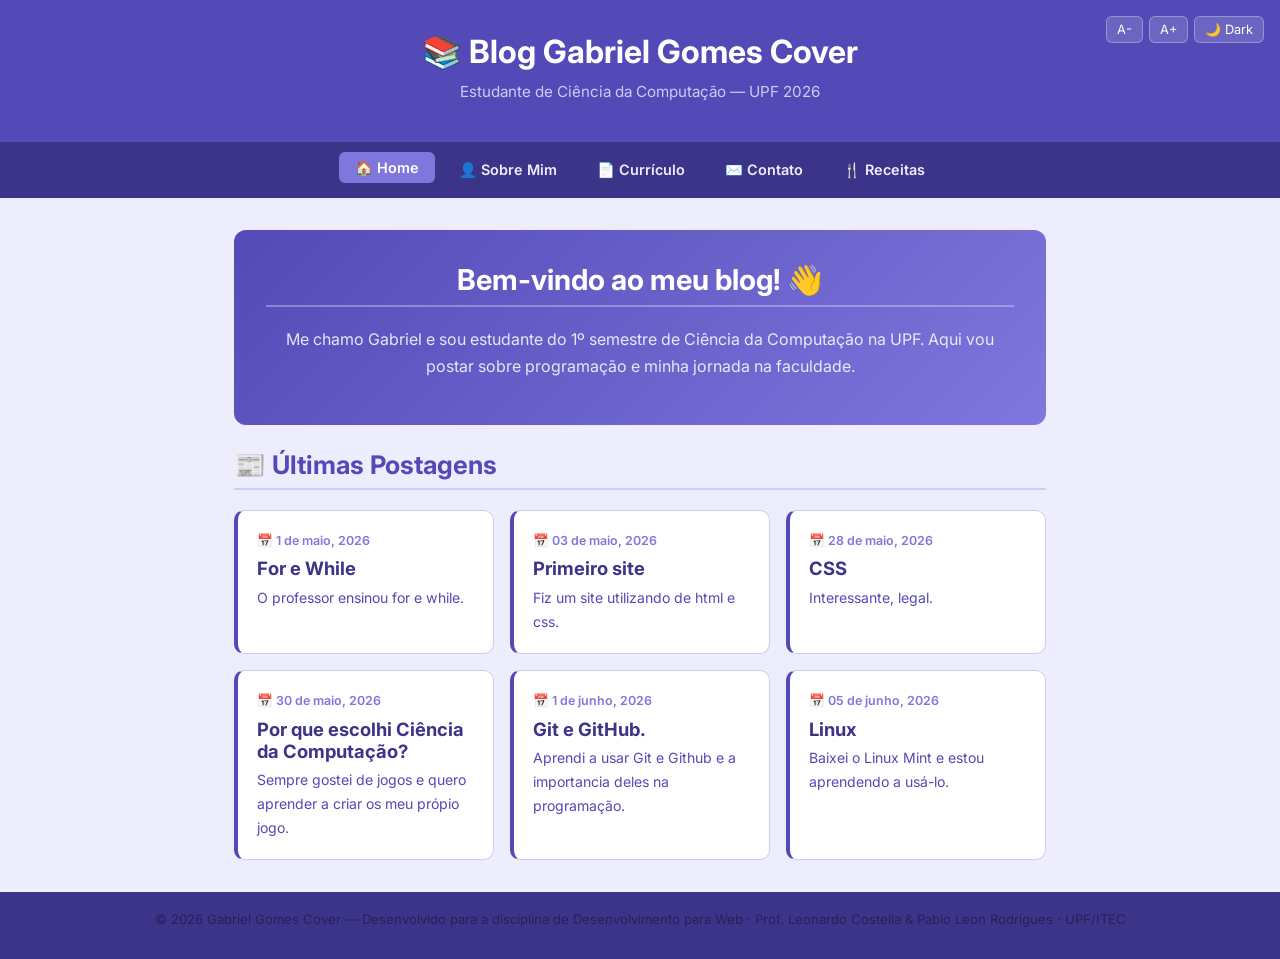
==== index.html @ 811e0c85 "Ehhh sabe" ====
<!DOCTYPE html>
<html lang="pt-BR">

<head>
    <meta charset="UTF-8">
    <meta name="viewport" content="width=device-width, initial-scale=1.0">
    <title>Blog Gabriel Gomes Cover</title>
    <!-- importei a fonte do google, o professor falou que pode usar -->
    <link href="https://fonts.googleapis.com/css2?family=Inter:wght@400;600;700&display=swap" rel="stylesheet">

    <style>
     
        :root {
            --roxo-mais-claro: #EEEDFE;
            --roxo-claro: #CECBF6;
            --roxo-medio: #7F77DD;
            --roxo-forte: #534AB7;
            --roxo-escuro: #3C3489;
            --roxo-texto: #26215C;

            --bg-pagina: #EEEDFE;
            --bg-card: #ffffff;
            --texto-principal: #26215C;
            --texto-secundario: #534AB7;
            --borda-card: #CECBF6;

            --tamanho-fonte: 16px;
        }

        body.dark-mode {
            --bg-pagina: #1a1730;
            --bg-card: #2a2550;
            --texto-principal: #EEEDFE;
            --texto-secundario: #CECBF6;
            --borda-card: #534AB7;
            --roxo-mais-claro: #1a1730;
            --roxo-claro: #3C3489;
            --roxo-forte: #7F77DD;
            --roxo-escuro: #534AB7;
            --roxo-texto: #EEEDFE;
        }


        * {
            margin: 0;
            padding: 0;
            box-sizing: border-box;
        }

        body {
            background-color: var(--bg-pagina);
            font-family: 'Inter', 'Arial', sans-serif;
            color: var(--roxo-texto);
            font-size: var(--tamanho-fonte);
            display: flex;
            flex-direction: column;
            min-height: 100vh;
            /* transicao bonitinha pro dark mode */
            transition: background-color 0.3s, color 0.3s;
        }


        .caixa-titulo {
            background-color: var(--roxo-forte);
            padding: 2rem 2rem 1.5rem;
            text-align: center;
            position: relative;
        }

        .caixa-titulo h1 {
            color: white;
            font-size: 2rem;
            font-weight: 700;
            margin-bottom: 0.5rem;
        }

        .caixa-titulo p {
            color: var(--roxo-claro);
            font-size: 0.95rem;
        }

        .barra-acessibilidade {
            position: absolute;
            top: 1rem;
            right: 1rem;
            display: flex;
            gap: 6px;
            align-items: center;
        }

        .btn-acesso {
            background-color: rgba(255,255,255,0.15);
            color: white;
            border: 1px solid rgba(255,255,255,0.3);
            padding: 5px 10px;
            border-radius: 6px;
            cursor: pointer;
            font-size: 0.8rem;
            font-family: 'Inter', sans-serif;
            transition: background-color 0.2s;
        }

        .btn-acesso:hover {
            background-color: rgba(255,255,255,0.3);
        }

        .caixa-navegacao {
            background-color: var(--roxo-escuro);
            display: flex;
            gap: 0.5rem;
            padding: 0.8rem 1.5rem;
            justify-content: center;
            flex-wrap: wrap;
            position: sticky; 
            top: 0;
            z-index: 100;
        }

        .caixa-navegacao a {
            color: var(--roxo-mais-claro);
            text-decoration: none;
            padding: 0.4rem 1rem;
            border-radius: 6px;
            font-weight: 600;
            font-size: 0.9rem;
            transition: background-color 0.3s, transform 0.2s;
            cursor: pointer;
        }

        .caixa-navegacao a:hover,
        .caixa-navegacao a.ativo {
            background-color: var(--roxo-medio);
            color: white;
            transform: translateY(-2px);
        }


        .conteudo-principal {
            flex: 1; 
            max-width: 860px;
            width: 100%;
            margin: 0 auto;
            padding: 2rem 1.5rem;
        }

        .pagina {
            display: none;
        }

        .pagina.ativa {
            display: block;
        }


        .card {
            background-color: var(--bg-card);
            border: 1px solid var(--borda-card);
            border-radius: 12px;
            padding: 1.5rem;
            margin-bottom: 1.5rem;
            transition: background-color 0.3s, border-color 0.3s;
        }

        h2 {
            color: var(--roxo-forte);
            font-size: 1.6rem;
            margin-bottom: 1.2rem;
            padding-bottom: 0.5rem;
            border-bottom: 2px solid var(--roxo-claro);
        }

        h3 {
            color: var(--roxo-escuro);
            font-size: 1.15rem;
            margin-bottom: 0.7rem;
        }

        body.dark-mode h2 {
            color: var(--roxo-claro);
            border-bottom-color: var(--roxo-forte);
        }

        body.dark-mode h3 {
            color: var(--roxo-claro);
        }

        p {
            line-height: 1.7;
            margin-bottom: 0.8rem;
            color: var(--texto-principal);
        }


        .boas-vindas {
            background: linear-gradient(135deg, var(--roxo-forte), var(--roxo-medio));
            border-radius: 12px;
            padding: 2rem;
            color: white;
            margin-bottom: 1.5rem;
            text-align: center;
        }

        .boas-vindas h2 {
            color: white;
            border-bottom-color: rgba(255,255,255,0.3);
            font-size: 1.8rem;
        }

        .boas-vindas p {
            color: rgba(255,255,255,0.85);
        }

        .grade-posts {
            display: grid;
            grid-template-columns: repeat(auto-fit, minmax(240px, 1fr));
            gap: 1rem;
        }

        .post-card {
            background-color: var(--bg-card);
            border: 1px solid var(--borda-card);
            border-radius: 10px;
            padding: 1.2rem;
            border-left: 4px solid var(--roxo-forte);
            transition: transform 0.2s, box-shadow 0.2s;
        }

        .post-card:hover {
            transform: translateY(-3px);
            box-shadow: 0 6px 20px rgba(83, 74, 183, 0.15);
        }

        .post-card .data-post {
            font-size: 0.78rem;
            color: var(--roxo-medio);
            margin-bottom: 0.4rem;
            font-weight: 600;
        }

        .post-card h3 {
            margin-bottom: 0.4rem;
        }

        .post-card p {
            font-size: 0.88rem;
            color: var(--texto-secundario);
            margin: 0;
        }


        .foto-perfil-container {
            text-align: center;
            margin-bottom: 1.5rem;
        }

        .foto-placeholder {
            width: 130px;
            height: 130px;
            border-radius: 50%;
            background: linear-gradient(135deg, var(--roxo-forte), var(--roxo-medio));
            display: inline-flex;
            align-items: center;
            justify-content: center;
            font-size: 3.5rem;
            color: white;
            border: 4px solid var(--roxo-claro);
            margin-bottom: 0.8rem;
        }


        ul.lista-experiencias {
            list-style: none;
            padding: 0;
        }

        ul.lista-experiencias li {
            padding: 0.6rem 0 0.6rem 1.5rem;
            border-bottom: 1px solid var(--borda-card);
            position: relative;
            color: var(--texto-principal);
            line-height: 1.6;
        }

        ul.lista-experiencias li::before {
            content: '';
            position: absolute;
            left: 0;
            top: 50%;
            transform: translateY(-50%);
            width: 8px;
            height: 8px;
            background-color: var(--roxo-forte);
            border-radius: 50%;
        }

        ul.lista-experiencias li:last-child {
            border-bottom: none;
        }

        .tabela-curriculo {
            width: 100%;
            border-collapse: collapse;
            font-size: 0.9rem;
        }

        .tabela-curriculo th {
            background-color: var(--roxo-forte);
            color: white;
            padding: 0.7rem 1rem;
            text-align: left;
        }

        .tabela-curriculo td {
            padding: 0.6rem 1rem;
            border-bottom: 1px solid var(--borda-card);
            color: var(--texto-principal);
        }

        .tabela-curriculo tr:nth-child(even) td {
            background-color: var(--bg-pagina);
        }

 
        .grupo-campo {
            margin-bottom: 1.2rem;
        }

        .grupo-campo label {
            display: block;
            font-weight: 600;
            margin-bottom: 0.4rem;
            color: var(--roxo-escuro);
            font-size: 0.9rem;
        }

        body.dark-mode .grupo-campo label {
            color: var(--roxo-claro);
        }

        .grupo-campo input,
        .grupo-campo textarea,
        .grupo-campo select {
            width: 100%;
            padding: 0.7rem 1rem;
            border: 1.5px solid var(--roxo-claro);
            border-radius: 8px;
            font-family: 'Inter', sans-serif;
            font-size: 0.95rem;
            background-color: var(--bg-card);
            color: var(--texto-principal);
            transition: border-color 0.2s, background-color 0.3s;
        }

        .grupo-campo input:focus,
        .grupo-campo textarea:focus,
        .grupo-campo select:focus {
            outline: none;
            border-color: var(--roxo-forte);
        }

        .grupo-campo textarea {
            height: 120px;
            resize: vertical;
        }

        .msg-erro {
            color: #c0392b;
            font-size: 0.82rem;
            margin-top: 0.3rem;
            display: none; 
        }

        .campo-invalido input,
        .campo-invalido textarea {
            border-color: #e74c3c;
        }

        .campo-invalido .msg-erro {
            display: block;
        }

        .btn-enviar {
            background-color: var(--roxo-forte);
            color: white;
            border: none;
            padding: 0.8rem 2rem;
            border-radius: 8px;
            font-size: 1rem;
            font-weight: 600;
            cursor: pointer;
            font-family: 'Inter', sans-serif;
            transition: background-color 0.2s, transform 0.1s;
            width: 100%;
        }

        .btn-enviar:hover {
            background-color: var(--roxo-escuro);
            transform: translateY(-1px);
        }

        .btn-enviar:active {
            transform: translateY(0);
        }

        .alerta-sucesso {
            background-color: #d5f5e3;
            border: 1px solid #27ae60;
            border-radius: 8px;
            padding: 1rem;
            color: #1e8449;
            text-align: center;
            display: none;
            font-weight: 600;
            margin-top: 1rem;
        }


        .lista-receitas {
            display: grid;
            grid-template-columns: repeat(auto-fit, minmax(200px, 1fr));
            gap: 1rem;
            margin-bottom: 2rem;
        }

        .card-receita {
            background-color: var(--bg-card);
            border: 1px solid var(--borda-card);
            border-radius: 10px;
            padding: 1.2rem;
            text-align: center;
            cursor: pointer;
            transition: transform 0.2s, border-color 0.2s;
        }

        .card-receita:hover {
            transform: translateY(-4px);
            border-color: var(--roxo-forte);
        }

        .emoji-receita {
            font-size: 2.5rem;
            display: block;
            margin-bottom: 0.6rem;
        }

        .card-receita h3 {
            font-size: 0.95rem;
        }


        .subpagina-mousse {
            display: none;
        }

        .subpagina-mousse.visivel {
            display: block;
        }

        .lista-receitas-normal {
            display: block;
        }

        .lista-receitas-normal.escondida {
            display: none;
        }

        .btn-voltar {
            background-color: transparent;
            color: var(--roxo-forte);
            border: 1.5px solid var(--roxo-forte);
            padding: 0.5rem 1.2rem;
            border-radius: 8px;
            cursor: pointer;
            font-family: 'Inter', sans-serif;
            font-size: 0.9rem;
            font-weight: 600;
            margin-bottom: 1.5rem;
            transition: background-color 0.2s, color 0.2s;
        }

        .btn-voltar:hover {
            background-color: var(--roxo-forte);
            color: white;
        }


        ol.ingredientes, ul.modo-preparo {
            padding-left: 1.5rem;
            line-height: 2;
            color: var(--texto-principal);
        }

        ol.ingredientes li, ul.modo-preparo li {
            margin-bottom: 0.3rem;
        }

        .tag-categoria {
            display: inline-block;
            background-color: var(--roxo-claro);
            color: var(--roxo-escuro);
            font-size: 0.75rem;
            font-weight: 600;
            padding: 2px 10px;
            border-radius: 20px;
            margin-bottom: 0.8rem;
        }

        body.dark-mode .tag-categoria {
            background-color: var(--roxo-escuro);
            color: var(--roxo-claro);
        }


        .rodape-site {
            background-color: var(--roxo-escuro);
            color: var(--roxo-claro);
            padding: 1rem 1.5rem;
            text-align: center;
            font-size: 0.82rem;
            margin-top: auto;
        }


        @media (max-width: 600px) {
            .caixa-titulo h1 {
                font-size: 1.4rem;
            }

            .barra-acessibilidade {
                position: static;
                justify-content: center;
                margin-top: 0.8rem;
            }

            .caixa-navegacao {
                gap: 0.3rem;
                padding: 0.6rem 1rem;
            }

            .caixa-navegacao a {
                font-size: 0.8rem;
                padding: 0.35rem 0.7rem;
            }

            .boas-vindas h2 {
                font-size: 1.3rem;
            }
        }
    </style>
</head>

<body>

    <header class="caixa-titulo">
        <h1>📚 Blog Gabriel Gomes Cover</h1>
        <p>Estudante de Ciência da Computação — UPF 2026</p>

        <div class="barra-acessibilidade">
            <button class="btn-acesso" onclick="diminuirFonte()" title="Diminuir fonte">A-</button>
            <button class="btn-acesso" onclick="aumentarFonte()" title="Aumentar fonte">A+</button>
            <button class="btn-acesso" onclick="alternarDarkMode()" id="btn-dark">🌙 Dark</button>
        </div>
    </header>

    <nav class="caixa-navegacao">
        <a onclick="mostrarPagina('home')" id="nav-home" class="ativo">🏠 Home</a>
        <a onclick="mostrarPagina('sobre')" id="nav-sobre">👤 Sobre Mim</a>
        <a onclick="mostrarPagina('curriculo')" id="nav-curriculo">📄 Currículo</a>
        <a onclick="mostrarPagina('contato')" id="nav-contato">✉️ Contato</a>
        <a onclick="mostrarPagina('receitas')" id="nav-receitas">🍴 Receitas</a>
    </nav>

    <main class="conteudo-principal">


        <section class="pagina ativa" id="pagina-home">

            <div class="boas-vindas">
                <h2>Bem-vindo ao meu blog! 👋</h2>
                <p>
                     Me chamo Gabriel e sou estudante do 1º semestre de Ciência da Computação na UPF.
                    Aqui vou postar sobre programação e minha jornada na faculdade.
            </div>

            <h2>📰 Últimas Postagens</h2>

            <div class="grade-posts">

                <article class="post-card">
                    <p class="data-post">📅 1 de maio, 2026</p>
                    <h3>For e While</h3>
                    <p>O professor ensinou for e while.</p>
                </article>

                <article class="post-card">
                    <p class="data-post">📅 03 de maio, 2026</p>
                    <h3>Primeiro site</h3>
                    <p>Fiz um site utilizando de html e css.</p>
                </article>

                <article class="post-card">
                    <p class="data-post">📅 28 de maio, 2026</p>
                    <h3>CSS</h3>
                    <p>Interessante, legal.</p>
                </article>

                <article class="post-card">
                    <p class="data-post">📅 30 de maio, 2026</p>
                    <h3>Por que escolhi Ciência da Computação?</h3>
                    <p>Sempre gostei de jogos e quero aprender a criar os meu própio jogo.</p>
                </article>

                <article class="post-card">
                    <p class="data-post">📅 1 de junho, 2026</p>
                    <h3>Git e GitHub.</h3>
                    <p>Aprendi a usar Git e Github e a importancia deles na programação.</p>
                </article>

                <article class="post-card">
                    <p class="data-post">📅 05 de junho, 2026</p>
                    <h3>Linux</h3>
                    <p>Baixei o Linux Mint e estou aprendendo a usá-lo.</p>
                </article>

            </div>
        </section>


        <section class="pagina" id="pagina-sobre">

            <h2>👤 Sobre Mim</h2>

            <div class="card">
                <div class="foto-perfil-container">
                    <div class="foto-placeholder">👨‍💻</div>
                    <p><strong>Gabriel Gomes Cover</strong></p>
                    <p style="font-size: 0.85rem; color: var(--texto-secundario);">Passo Fundo, RS — Brasil</p>
                </div>

                <h3>Minha trajetória</h3>
                <p>
                    Me chamo Gabriel e tenho 18 anos. Nasci em Porto Alegre e cresci em Passo Fundo, Rio Grande do Sul.
                    Sempre gostei de tecnologia, por isso escolhi fazer o curso de Ciencia da Computação.
                </p>
                <p>
                    Em 2026 ingressei no curso de Ciência da Computação na Universidade de Passo Fundo.
                    Ainda estou no começo, mas já aprendi muita coisa: HTML, CSS, lógica de programação,
                    um pouco de JavaScript.
                </p>
            </div>

            <div class="card">
                <h3>🎮 Interesses</h3>
                <p>
                   Gosto de Jogos, principalmente de Historia, RPGs e jogos de estratégia. 
                   Tenho interesse em criar meu própio jogo um dia, porém ainda estou aprendendo.
                </p>
            </div>

            <div class="card">
                <h3>🎓 Vida Acadêmica</h3>
                <p>
                    Estou no 1º semestre do curso de Bacharelado em Ciência da Computação no Instituto de Tecnologia (ITEC) da UPF.
                    As disciplinas que mais gosto são Desenvolvimento para Web e Algoritmos e Programação.
                </p>
            </div>

        </section>


       
        <section class="pagina" id="pagina-curriculo">

            <h2>📄 Currículo</h2>

            <div class="card">
                <h3>💼 Experiências</h3>
                <ul class="lista-experiencias">
                    <li>Estagiário na fabrica de softwares do LCI da UPF (2026 - presente)</li>
                </ul>
            </div>

            <div class="card">
                <h3>🎓 Formação Acadêmica</h3>
                <table class="tabela-curriculo">
                    <thead>
                        <tr>
                            <th>Curso</th>
                            <th>Instituição</th>
                            <th>Período</th>
                            <th>Status</th>
                        </tr>
                    </thead>
                    <tbody>
                        <tr>
                            <td>Bacharelado em Ciência da Computação</td>
                            <td>UPF — Passo Fundo/RS</td>
                            <td>2026 - 2029 (prev.)</td>
                            <td>✅ Cursando</td>
                        </tr>
                        <tr>
                            <td>Ensino Médio</td>
                            <td>Colégio Estadual Antônio Balbino</td>
                            <td>2023 - 2025</td>
                            <td>✅ Concluído</td>
                        </tr>
                        <tr>
                            <td>Inglês Avançado</td>
                        </tr>
                    </tbody>
                </table>
            </div>

            <div class="card">
                <h3>🛠️ Competências Técnicas</h3>
                <table class="tabela-curriculo">
                    <thead>
                        <tr>
                            <th>Habilidade</th>
                            <th>Nível</th>
                            <th>Obs.</th>
                        </tr>
                    </thead>
                    <tbody>
                        <tr>
                            <td>HTML5 / CSS3</td>
                            <td>⭐⭐⭐☆☆ Intermediário</td>
                            <td>Aprendendo na faculdade</td>
                        </tr>
                        <tr>
                            <td>JavaScript</td>
                            <td>⭐⭐☆☆☆ Básico</td>
                            <td>Ainda aprendendo</td>
                        </tr>
                        <tr>
                            <td>Python</td>
                            <td>⭐⭐☆☆ Básico</td>
                            <td>Lógica de programação</td>
                        </tr>
                        <tr>
                            <td>Git / GitHub</td>
                            <td>⭐⭐⭐☆☆ Básico</td>
                            <td></td>
                        </tr>
                        <tr>
                            <td>Linux (Mint)</td>
                            <td>⭐⭐☆☆☆ Iniciante</td>
                            <td></td>
                        </tr>
                        <tr>
                            <td>Microsoft Office</td>
                            <td>⭐⭐⭐⭐☆ Avançado</td>
                            <td>Word, Excel, PowerPoint</td>
                        </tr>
                    </tbody>
                </table>
            </div>

        </section>


        <section class="pagina" id="pagina-contato">

            <h2>✉️ Contato</h2>

            <div class="card">
                <p>Quer falar comigo? Preencha o formulário abaixo!</p>

                <form id="formulario-contato" onsubmit="validarFormulario(event)">

                    <div class="grupo-campo" id="campo-nome">
                        <label for="nome">Nome completo *</label>
                        <input type="text" id="nome" name="nome" placeholder="Ex: João da Silva">
                        <span class="msg-erro">Por favor, informe seu nome.</span>
                    </div>

                    <div class="grupo-campo" id="campo-email">
                        <label for="email">E-mail *</label>
                        <input type="email" id="email" name="email" placeholder="seuemail@exemplo.com">
                        <span class="msg-erro">Por favor, informe um e-mail válido.</span>
                    </div>

                    <div class="grupo-campo" id="campo-assunto">
                        <label for="assunto">Assunto *</label>
                        <select id="assunto" name="assunto">
                            <option value="">-- Selecione um assunto --</option>
                            <option value="duvida">Dúvida sobre programação</option>
                            <option value="parceria">Parceria / Projeto</option>
                            <option value="outro">Outro</option>
                        </select>
                        <span class="msg-erro">Selecione um assunto.</span>
                    </div>

                    <div class="grupo-campo" id="campo-mensagem">
                        <label for="mensagem">Mensagem *</label>
                        <textarea id="mensagem" name="mensagem" placeholder="Escreva sua mensagem aqui..."></textarea>
                        <span class="msg-erro">A mensagem precisa ter pelo menos 10 caracteres.</span>
                    </div>

                    <button type="submit" class="btn-enviar">📨 Enviar Mensagem</button>

                    <div class="alerta-sucesso" id="sucesso-contato">
                        ✅ Mensagem enviada com sucesso! Em breve entrarei em contato.
                    </div>

                </form>
            </div>

        </section>


       
        <section class="pagina" id="pagina-receitas">

            <h2>🍴 Receitas Favoritas</h2>

            <div class="lista-receitas-normal" id="lista-principal-receitas">

                <p style="margin-bottom: 1.5rem;">Receitas que eu gosto.</p>

                <div class="lista-receitas">
                    <div class="card-receita" onclick="abrirMousse()">
                        <span class="emoji-receita">🍮</span>
                        <h3>Mousse de Maracujá</h3>
                        <p style="font-size: 0.82rem; color: var(--texto-secundario); margin-top: 0.4rem;">⭐ Favorita! Ver receita →</p>
                    </div>

                    <div class="card-receita">
                        <span class="emoji-receita">🍕</span>
                        <h3>Pizza Caseira</h3>
                        <p style="font-size: 0.82rem; color: var(--texto-secundario); margin-top: 0.4rem;">Faço toda sexta</p>
                    </div>

                    <div class="card-receita">
                        <span class="emoji-receita">🍪</span>
                        <h3>Cookies de Chocolate</h3>
                        <p style="font-size: 0.82rem; color: var(--texto-secundario); margin-top: 0.4rem;">Pra estudar na madrugada</p>
                    </div>

                    <div class="card-receita">
                        <span class="emoji-receita">🥗</span>
                        <h3>Salada Caesar</h3>
                        <p style="font-size: 0.82rem; color: var(--texto-secundario); margin-top: 0.4rem;">Quando preciso comer saudável</p>
                    </div>

                    <div class="card-receita">
                        <span class="emoji-receita">🍝</span>
                        <h3>Macarrão ao Alho e Óleo</h3>
                        <p style="font-size: 0.82rem; color: var(--texto-secundario); margin-top: 0.4rem;">Rápido e gostoso!</p>
                    </div>

                    <div class="card-receita">
                        <span class="emoji-receita">☕</span>
                        <h3>Café Gelado Cremoso</h3>
                        <p style="font-size: 0.82rem; color: var(--texto-secundario); margin-top: 0.4rem;">Combustível do programador</p>
                    </div>
                </div>
            </div>

            <div class="subpagina-mousse" id="subpagina-mousse">

                <button class="btn-voltar" onclick="voltarReceitas()">← Voltar para receitas</button>

                <article class="card">
                    <span class="tag-categoria">🍮 Sobremesa</span>
                    <h2 style="border-bottom: none; margin-bottom: 0.4rem;">Mousse de Maracujá</h2>
                    <p style="color: var(--texto-secundario); font-size: 0.88rem; margin-bottom: 1.2rem;">
                        ⏱️ Preparo: 20 min &nbsp;|&nbsp; 🕐 Geladeira: 4 horas &nbsp;|&nbsp; 🍽️ Porções: 6 pessoas
                    </p>
                    <p>Uma das sobremesas mais clássicas e gostosas do Brasil. A receita é da minha avó e nunca falha!</p>
                </article>

                <div class="card">
                    <h3>📋 Ingredientes</h3>
                    <ol class="ingredientes">
                        <li>1 lata de leite condensado (395g)</li>
                        <li>1 lata de creme de leite (300g)</li>
                        <li>1 lata de suco de maracujá concentrado (300ml)</li>
                        <li>1 envelope de gelatina sem sabor incolor (12g)</li>
                        <li>5 colheres de sopa de água quente (para dissolver a gelatina)</li>
                        <li>Sementes de maracujá para decorar (opcional, mas deixa bonito)</li>
                        <li>1 pitada de sal (sim! realça o sabor do maracujá)</li>
                    </ol>
                </div>

                <div class="card">
                    <h3>👨‍🍳 Modo de Preparo</h3>
                    <ul class="modo-preparo">
                        <li><strong>Passo 1 —</strong> Dissolva a gelatina nas 5 colheres de água quente, mexendo bem até não ter grumos. Reserve e deixe esfriar um pouco.</li>
                        <li><strong>Passo 2 —</strong> No liquidificador, bata o leite condensado com o creme de leite por 1 minuto.</li>
                        <li><strong>Passo 3 —</strong> Adicione o suco de maracujá e a pitada de sal. Bata por mais 30 segundos.</li>
                        <li><strong>Passo 4 —</strong> Com o liquidificador ainda ligado (em velocidade baixa), adicione a gelatina dissolvida aos poucos.</li>
                        <li><strong>Passo 5 —</strong> Despeje em uma tigela grande ou em tacinhas individuais.</li>
                        <li><strong>Passo 6 —</strong> Leve à geladeira por no mínimo 4 horas (o ideal é deixar de um dia para o outro).</li>
                        <li><strong>Passo 7 —</strong> Antes de servir, decore com as sementes de maracujá.</li>
                    </ul>
                </div>

               

            </div>

        </section>

    </main>

    <footer class="rodape-site">
        <p>
            &copy; 2026 Gabriel Gomes Cover — 
            Desenvolvido para a disciplina de Desenvolvimento para Web · Prof. Leonardo Costella & Pablo Leon Rodrigues · UPF/ITEC
        </p>
    </footer>


    
    <script>
      
        function mostrarPagina(nomePagina) {
            var todasPaginas = document.querySelectorAll('.pagina');
            for (var i = 0; i < todasPaginas.length; i++) {
                todasPaginas[i].classList.remove('ativa');
            }

            var todosLinks = document.querySelectorAll('.caixa-navegacao a');
            for (var j = 0; j < todosLinks.length; j++) {
                todosLinks[j].classList.remove('ativo');
            }

            document.getElementById('pagina-' + nomePagina).classList.add('ativa');

            document.getElementById('nav-' + nomePagina).classList.add('ativo');

            window.scrollTo(0, 0);
        }



        var darkModeAtivo = false; 

        function alternarDarkMode() {
            var btnDark = document.getElementById('btn-dark');

            if (darkModeAtivo) {
                document.body.classList.remove('dark-mode');
                btnDark.textContent = '🌙 Dark';
                darkModeAtivo = false;
            } else {
                document.body.classList.add('dark-mode');
                btnDark.textContent = '☀️ Light';
                darkModeAtivo = true;
            }
        }


        var tamanhoFonteAtual = 16; 

        function aumentarFonte() {
            if (tamanhoFonteAtual < 24) { 
                tamanhoFonteAtual = tamanhoFonteAtual + 2;
                document.documentElement.style.setProperty('--tamanho-fonte', tamanhoFonteAtual + 'px');
            }
        }

        function diminuirFonte() {
            if (tamanhoFonteAtual > 12) { 
                tamanhoFonteAtual = tamanhoFonteAtual - 2;
                document.documentElement.style.setProperty('--tamanho-fonte', tamanhoFonteAtual + 'px');
            }
        }


       
        function validarFormulario(evento) {
            
            evento.preventDefault();

            var tudoOk = true; 

            var nome = document.getElementById('nome').value.trim();
            var email = document.getElementById('email').value.trim();
            var assunto = document.getElementById('assunto').value;
            var mensagem = document.getElementById('mensagem').value.trim();

            var campNome = document.getElementById('campo-nome');
            if (nome === '') {
                campNome.classList.add('campo-invalido');
                tudoOk = false;
            } else {
                campNome.classList.remove('campo-invalido');
            }

            var campEmail = document.getElementById('campo-email');
            if (email === '' || !email.includes('@') || !email.includes('.')) {
                campEmail.classList.add('campo-invalido');
                tudoOk = false;
            } else {
                campEmail.classList.remove('campo-invalido');
            }

            var campAssunto = document.getElementById('campo-assunto');
            if (assunto === '') {
                campAssunto.classList.add('campo-invalido');
                tudoOk = false;
            } else {
                campAssunto.classList.remove('campo-invalido');
            }

            var campMensagem = document.getElementById('campo-mensagem');
            if (mensagem.length < 10) {
                campMensagem.classList.add('campo-invalido');
                tudoOk = false;
            } else {
                campMensagem.classList.remove('campo-invalido');
            }

            if (tudoOk) {
                document.getElementById('sucesso-contato').style.display = 'block';
                document.getElementById('formulario-contato').reset(); // limpa o form

                setTimeout(function() {
                    document.getElementById('sucesso-contato').style.display = 'none';
                }, 4000);
            }
        }


        
        function abrirMousse() {
            document.getElementById('lista-principal-receitas').classList.add('escondida');
            document.getElementById('subpagina-mousse').classList.add('visivel');
            window.scrollTo(0, 0);
        }

        function voltarReceitas() {
            document.getElementById('subpagina-mousse').classList.remove('visivel');
            document.getElementById('lista-principal-receitas').classList.remove('escondida');
        }

    </script>

</body>
</html>
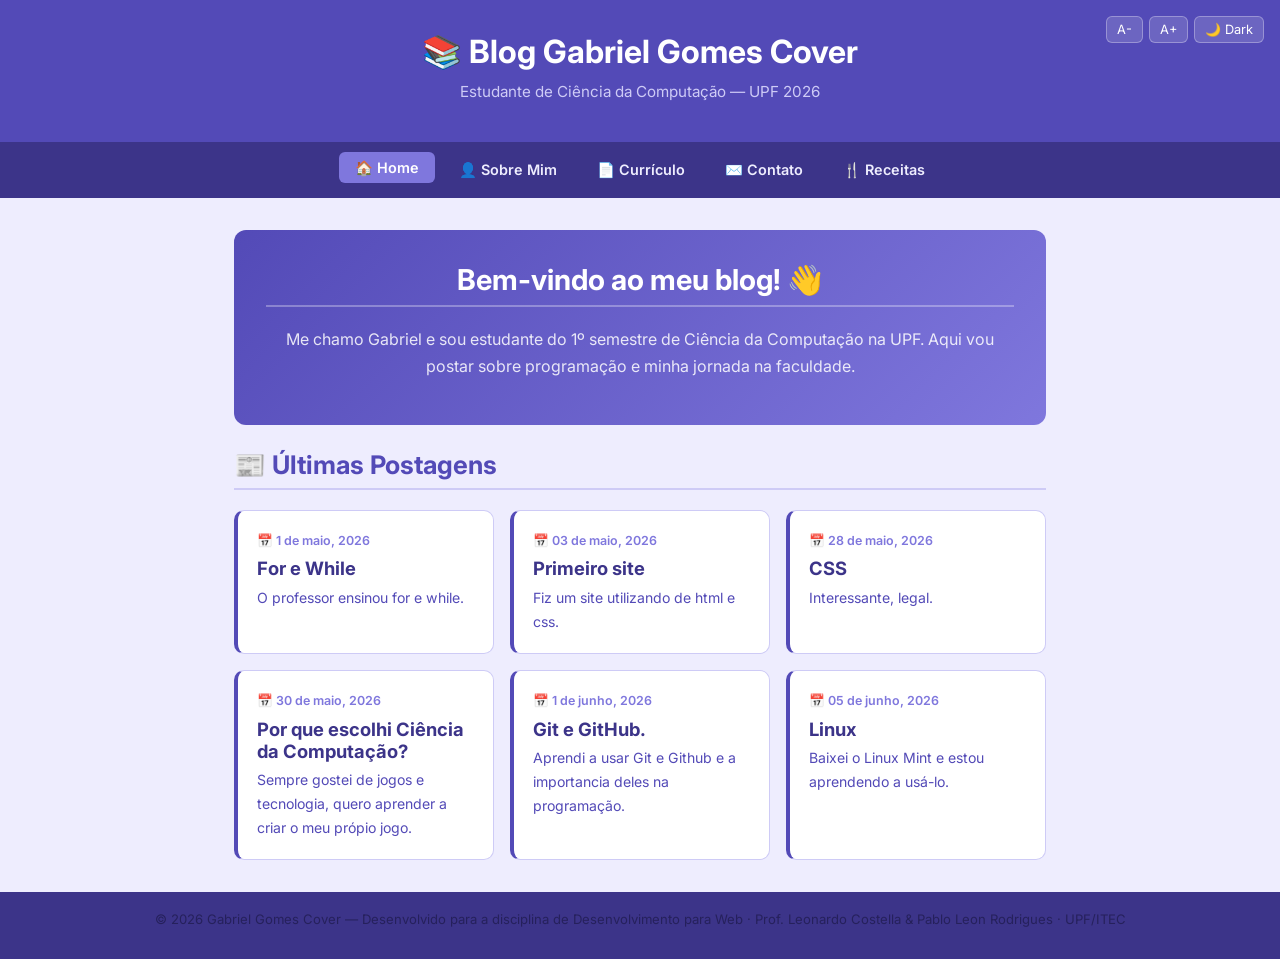
==== commit 98a0589a: "w" ====
--- a/index.html
+++ b/index.html
@@ -253,19 +253,12 @@
             margin-bottom: 1.5rem;
         }
 
-        .foto-placeholder {
-            width: 130px;
-            height: 130px;
-            border-radius: 50%;
-            background: linear-gradient(135deg, var(--roxo-forte), var(--roxo-medio));
-            display: inline-flex;
-            align-items: center;
-            justify-content: center;
-            font-size: 3.5rem;
-            color: white;
-            border: 4px solid var(--roxo-claro);
-            margin-bottom: 0.8rem;
-        }
+     .foto-placeholder img {
+  width: 50%;
+  height: 50%;
+  border-radius: 30%;
+  object-fit: cover;
+}
 
 
         ul.lista-experiencias {
@@ -607,7 +600,7 @@
                 <article class="post-card">
                     <p class="data-post">📅 30 de maio, 2026</p>
                     <h3>Por que escolhi Ciência da Computação?</h3>
-                    <p>Sempre gostei de jogos e quero aprender a criar os meu própio jogo.</p>
+                    <p>Sempre gostei de jogos e tecnologia, quero aprender a criar o meu própio jogo.</p>
                 </article>
 
                 <article class="post-card">
@@ -632,7 +625,9 @@
 
             <div class="card">
                 <div class="foto-perfil-container">
-                    <div class="foto-placeholder">👨‍💻</div>
+                  <div class="foto-placeholder">
+  <img src="johnny,png.jpg" alt="Gabriel Gomes Cover">
+</div>
                     <p><strong>Gabriel Gomes Cover</strong></p>
                     <p style="font-size: 0.85rem; color: var(--texto-secundario);">Passo Fundo, RS — Brasil</p>
                 </div>
@@ -700,7 +695,7 @@
                         </tr>
                         <tr>
                             <td>Ensino Médio</td>
-                            <td>Colégio Estadual Antônio Balbino</td>
+                            <td>Colégio Notre Dame</td>
                             <td>2023 - 2025</td>
                             <td>✅ Concluído</td>
                         </tr>
@@ -734,7 +729,7 @@
                         </tr>
                         <tr>
                             <td>Python</td>
-                            <td>⭐⭐☆☆ Básico</td>
+                            <td>⭐⭐☆☆☆  Básico</td>
                             <td>Lógica de programação</td>
                         </tr>
                         <tr>
@@ -828,25 +823,25 @@
                     <div class="card-receita">
                         <span class="emoji-receita">🍕</span>
                         <h3>Pizza Caseira</h3>
-                        <p style="font-size: 0.82rem; color: var(--texto-secundario); margin-top: 0.4rem;">Faço toda sexta</p>
+                        <p style="font-size: 0.82rem; color: var(--texto-secundario); margin-top: 0.4rem;"></p>
                     </div>
 
                     <div class="card-receita">
                         <span class="emoji-receita">🍪</span>
                         <h3>Cookies de Chocolate</h3>
-                        <p style="font-size: 0.82rem; color: var(--texto-secundario); margin-top: 0.4rem;">Pra estudar na madrugada</p>
+                        <p style="font-size: 0.82rem; color: var(--texto-secundario); margin-top: 0.4rem;"></p>
                     </div>
 
                     <div class="card-receita">
                         <span class="emoji-receita">🥗</span>
                         <h3>Salada Caesar</h3>
-                        <p style="font-size: 0.82rem; color: var(--texto-secundario); margin-top: 0.4rem;">Quando preciso comer saudável</p>
+                        <p style="font-size: 0.82rem; color: var(--texto-secundario); margin-top: 0.4rem;"></p>
                     </div>
 
                     <div class="card-receita">
                         <span class="emoji-receita">🍝</span>
                         <h3>Macarrão ao Alho e Óleo</h3>
-                        <p style="font-size: 0.82rem; color: var(--texto-secundario); margin-top: 0.4rem;">Rápido e gostoso!</p>
+                        <p style="font-size: 0.82rem; color: var(--texto-secundario); margin-top: 0.4rem;"></p>
                     </div>
 
                     <div class="card-receita">
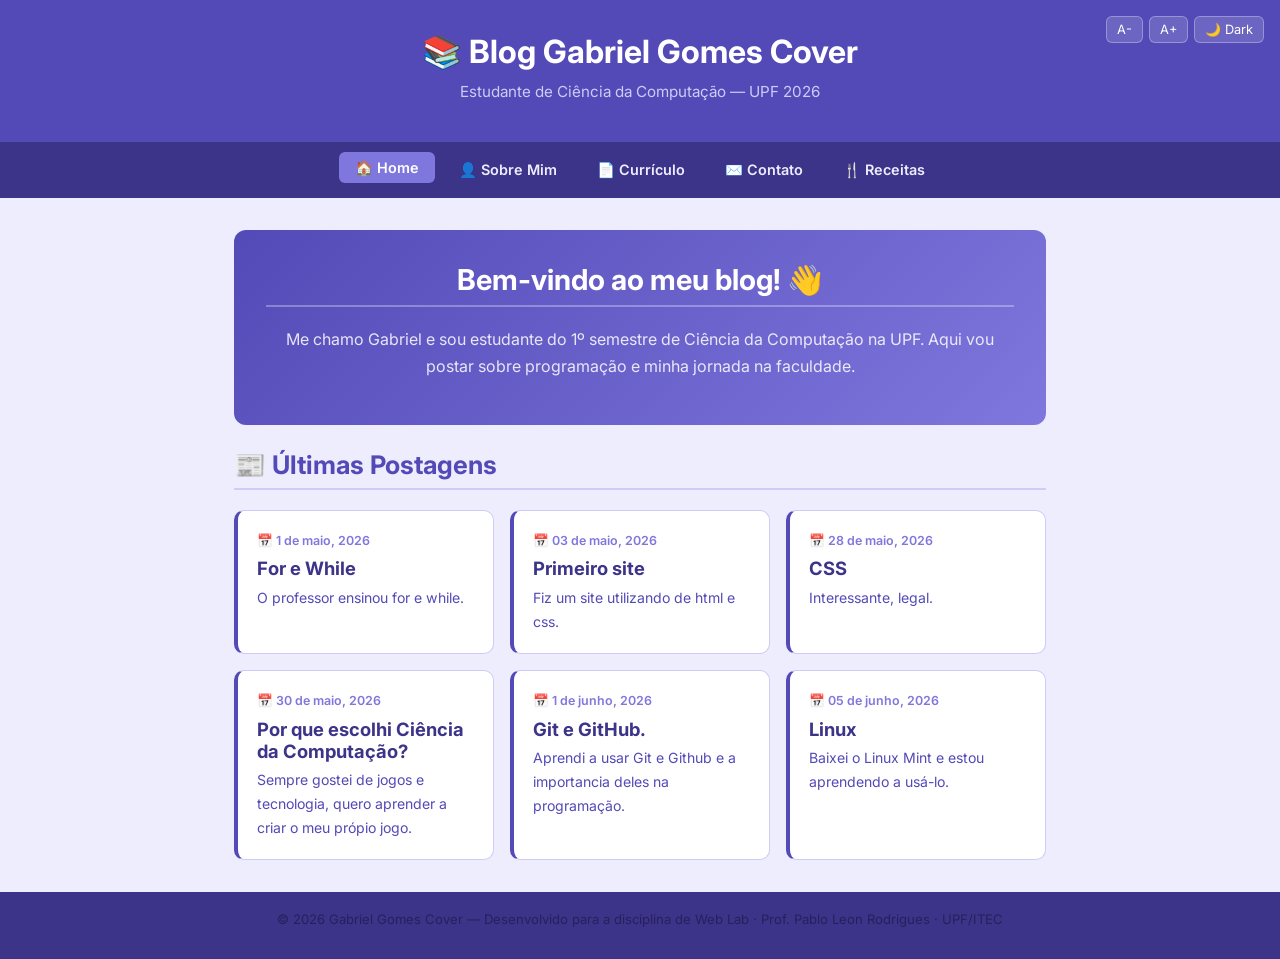
==== commit a74e0841: "1" ====
--- a/index.html
+++ b/index.html
@@ -902,7 +902,7 @@
     <footer class="rodape-site">
         <p>
             &copy; 2026 Gabriel Gomes Cover — 
-            Desenvolvido para a disciplina de Desenvolvimento para Web · Prof. Leonardo Costella & Pablo Leon Rodrigues · UPF/ITEC
+            Desenvolvido para a disciplina de Web Lab · Prof. Pablo Leon Rodrigues · UPF/ITEC
         </p>
     </footer>
 
